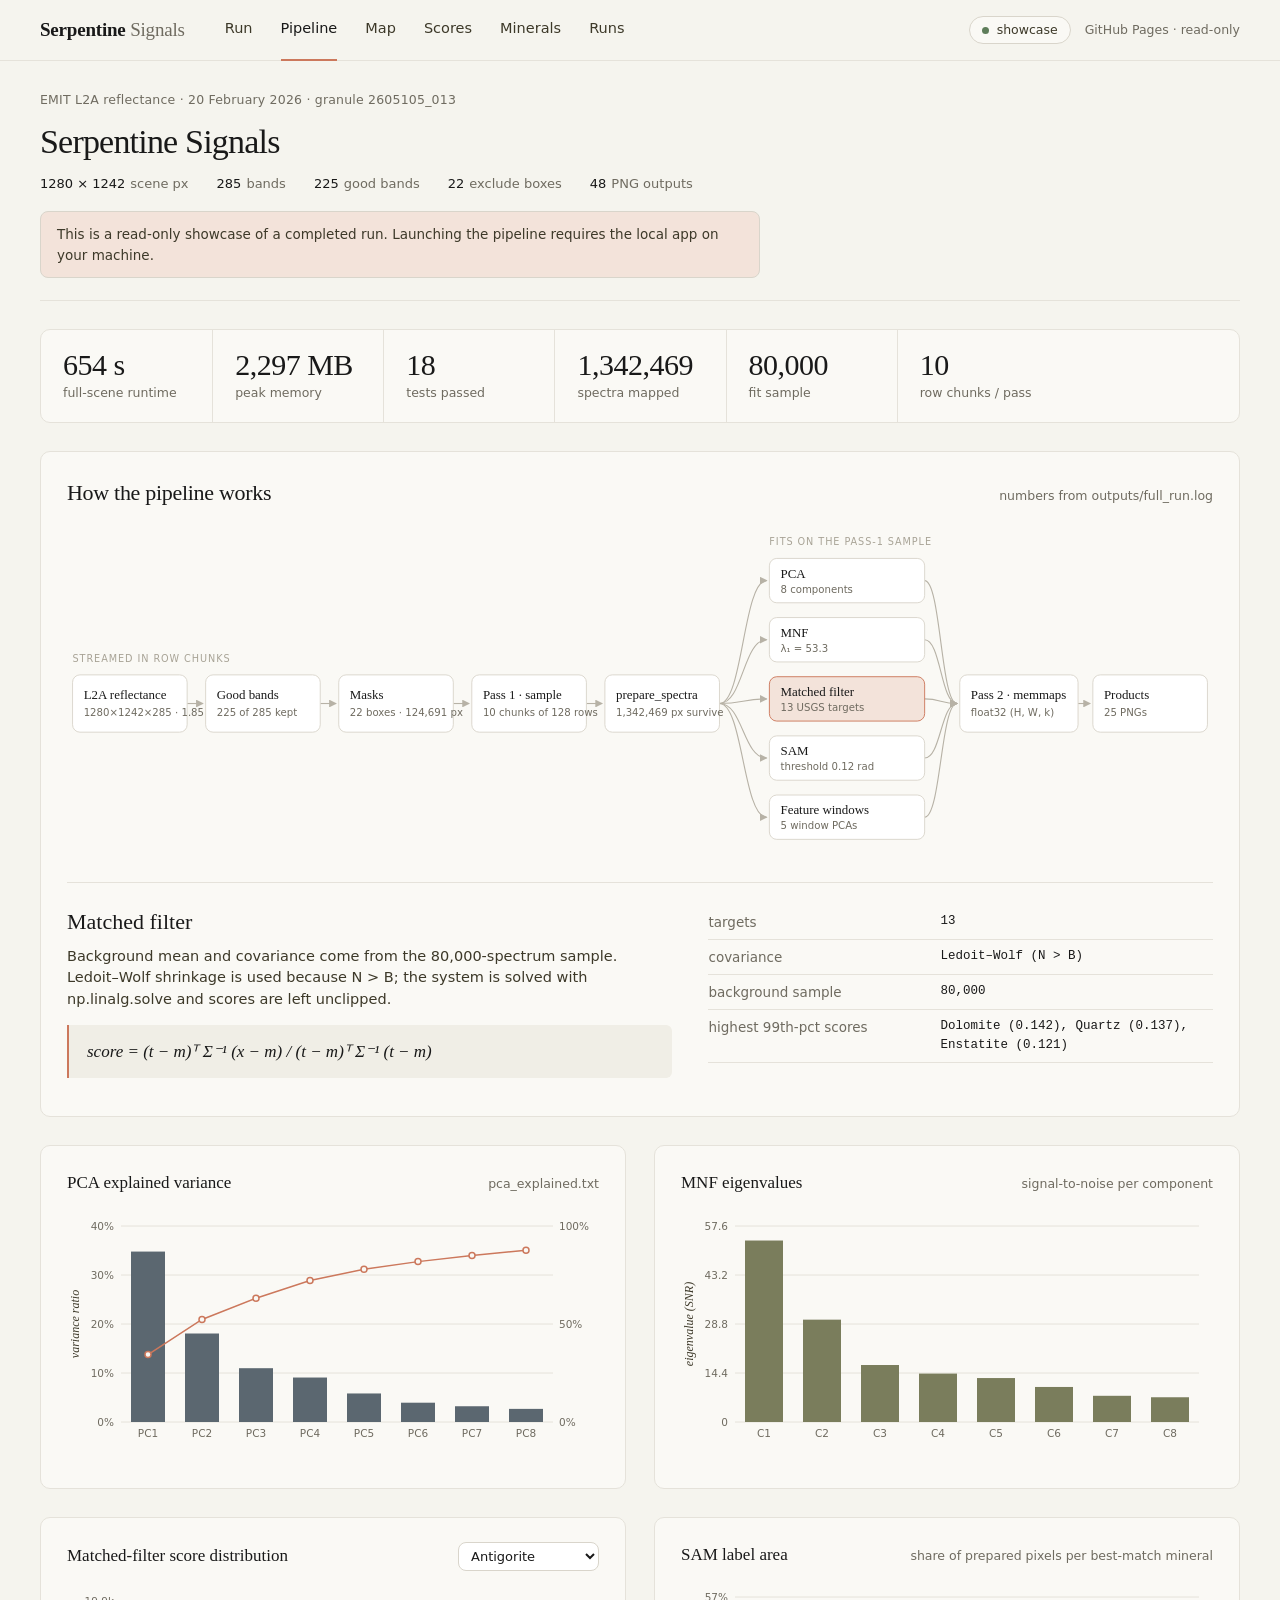
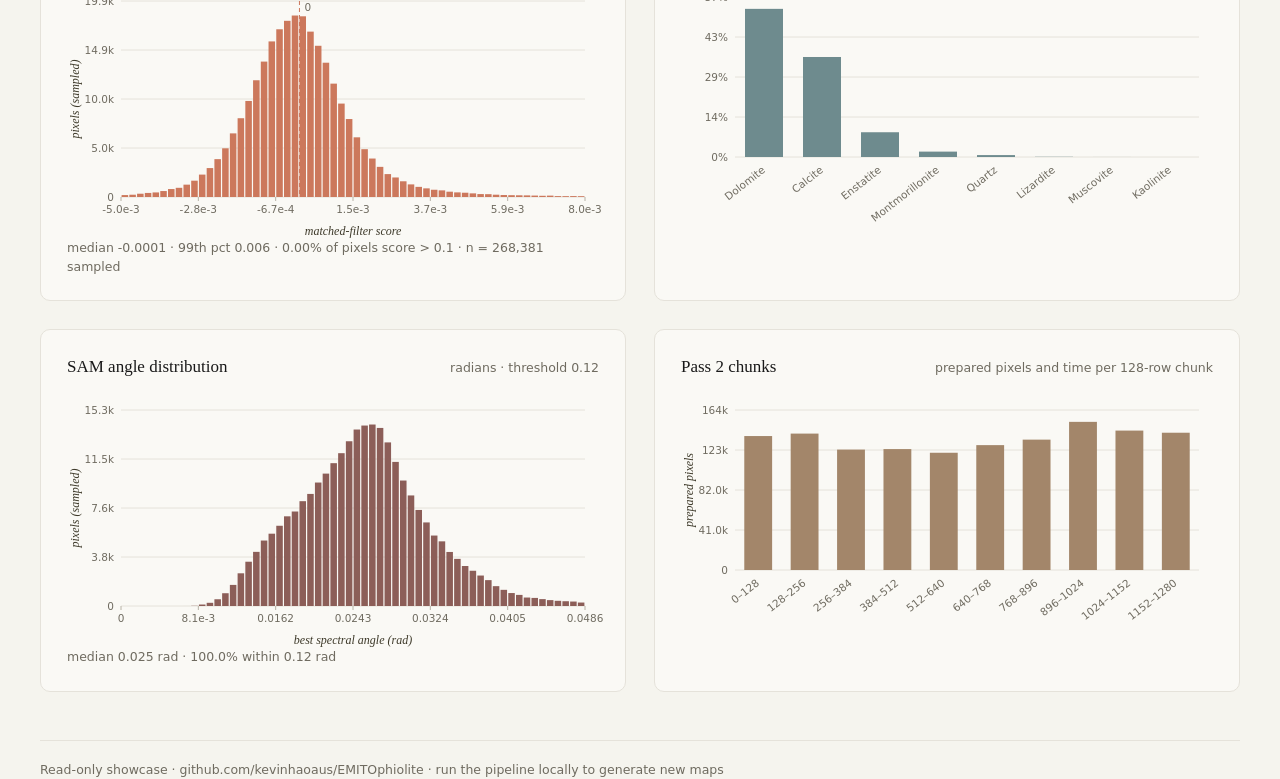
==== docs/index.html @ 3106debd "Add static GitHub Pages showcase of the Serpentine Signals dashboard." ====
<!doctype html>
<html lang="en">
<head>
<meta charset="utf-8">
<meta name="viewport" content="width=device-width, initial-scale=1">
<title>Serpentine Signals</title>
<link rel="stylesheet" href="static/app.css">
</head>
<body>
<header class="topbar">
  <div class="wrap topbar-in">
    <div class="wordmark">Serpentine <span>Signals</span></div>
    <nav>
      <a data-page="run" class="active">Run</a>
      <a data-page="pipeline">Pipeline</a>
      <a data-page="explorer">Map</a>
      <a data-page="scores">Scores</a>
      <a data-page="l2b">Minerals</a>
      <a data-page="runs">Runs</a>
    </nav>
    <div class="topbar-r">
      <div id="jobPill" class="pill idle"><span class="dot"></span><span id="jobPillText">idle</span></div>
      <span class="muted small" id="pyver"></span>
    </div>
  </div>
</header>

<main class="wrap">
  <section class="hero">
    <div class="eyebrow">EMIT L2A reflectance · 20 February 2026 · granule 2605105_013</div>
    <h1>Serpentine Signals</h1>
    <p class="lede">Streaming Hyperspectral Mapping of Carbon-Storage Minerals in the Samail Ophiolite with NASA EMIT</p>
    <div class="stats" id="stats"></div>
    <div class="static-note" id="staticNote" hidden>This is a read-only showcase of a completed run. Launching the pipeline requires the local app on your machine.</div>
  </section>

  <!-- RUN -->
  <section class="page active" id="page-run">
    <div class="grid run-grid">
      <div class="card">
        <div class="card-h"><h2>Launch</h2><span class="muted small">one job at a time · py -3.11</span></div>
        <div class="tiles">
          <button class="tile" data-kind="tests"><b>Run tests</b><span>pytest tests</span></button>
          <button class="tile" data-kind="smoke"><b>Smoke run</b><span>first <i id="smokeRowsLbl">256</i> rows → outputs\subset</span></button>
          <button class="tile primary" data-kind="full"><b>Full 013 scene</b><span>1280 × 1242 · exclude boxes · 8 components</span></button>
          <button class="tile" data-kind="quicklook"><b>L2B quicklook</b><span>emit_l2b_mineral_map.png</span></button>
        </div>
        <div class="card-h sub"><h3>Parameters</h3><span class="muted small" id="flagsInfo">reading pipeline --help…</span></div>
        <div class="form">
          <label>Components<input type="number" id="pComponents" value="8" min="1" max="32"></label>
          <label>Max fit pixels<input type="number" id="pMaxFit" value="80000" step="5000"></label>
          <label>Chunk rows<input type="number" id="pChunk" value="128" step="16"></label>
          <label>Smoke rows<input type="number" id="pSmokeRows" value="256" step="64"></label>
          <label>Output dir<input type="text" id="pOut" placeholder="auto"></label>
          <label class="switch"><input type="checkbox" id="pBoxes" checked><span class="sl"></span>Exclude boxes (22)</label>
        </div>
        <details class="adv"><summary>Advanced — flags detected in pipeline.py</summary><div id="advFlags" class="form"></div><pre id="helpText" class="help"></pre></details>
        <div class="cmdprev"><span class="label">Command preview</span><code id="cmdPreview">—</code></div>
      </div>

      <div class="card console-card">
        <div class="term-h">
          <div class="term-title" id="termTitle">Console</div>
          <div class="term-right"><span id="elapsed" class="mono">00:00</span>
            <label class="mini"><input type="checkbox" id="autoscroll" checked> follow</label>
            <button class="btn sm" id="stopBtn" disabled>Stop</button></div>
        </div>
        <div class="progress"><div class="bar" id="progBar"></div></div>
        <div class="phase"><span id="phase" class="muted small">No job running. Choose an action on the left.</span><span id="progPct" class="mono small"></span></div>
        <pre class="term" id="term"><span class="muted">$ ready</span></pre>
      </div>
    </div>
  </section>

  <!-- PIPELINE -->
  <section class="page" id="page-pipeline">
    <div class="kpis" id="kpis"></div>
    <div class="card">
      <div class="card-h"><h2>How the pipeline works</h2><span class="muted small" id="pipeSrc">select a step</span></div>
      <div class="diagram" id="diagram"></div>
      <div class="detail" id="stepDetail"></div>
    </div>
    <div class="grid charts">
      <div class="card"><div class="card-h"><h3>PCA explained variance</h3><span class="muted small">pca_explained.txt</span></div><div class="chart" id="chPca"></div></div>
      <div class="card"><div class="card-h"><h3>MNF eigenvalues</h3><span class="muted small">signal-to-noise per component</span></div><div class="chart" id="chMnf"></div></div>
      <div class="card"><div class="card-h"><h3>Matched-filter score distribution</h3><select id="mfSel"></select></div><div class="chart" id="chMf"></div><div class="muted small" id="mfInfo"></div></div>
      <div class="card"><div class="card-h"><h3>SAM label area</h3><span class="muted small">share of prepared pixels per best-match mineral</span></div><div class="chart" id="chSam"></div></div>
      <div class="card"><div class="card-h"><h3>SAM angle distribution</h3><span class="muted small">radians · threshold 0.12</span></div><div class="chart" id="chAng"></div><div class="muted small" id="angInfo"></div></div>
      <div class="card"><div class="card-h"><h3>Pass 2 chunks</h3><span class="muted small">prepared pixels and time per 128-row chunk</span></div><div class="chart" id="chChunks"></div></div>
    </div>
  </section>

  <!-- SCORES -->
  <section class="page" id="page-scores">
    <div class="card scores-bar">
      <div class="seg small" id="scDir"></div>
      <label class="inl">Stretch <span class="mono" id="scStretchLbl">2–98%</span><input type="range" id="scStretch" min="0" max="10" step="0.5" value="2"></label>
      <label class="inl">MF colormap<select id="scCmap"><option>viridis</option><option>magma</option><option>cividis</option><option>gray</option><option>RdBu_r</option></select></label>
    </div>
    <div class="grid two-eq">
      <div class="card"><div class="card-h"><h2>Principal components</h2><div class="seg small" id="pcBtns"></div></div><div class="bigimg" id="pcBig"></div><div class="muted small" id="pcCap"></div></div>
      <div class="card"><div class="card-h"><h2>Matched filter</h2><select id="mfBigSel"></select></div><div class="bigimg" id="mfBig"></div><div class="muted small" id="mfCap"></div></div>
    </div>
    <div class="card"><div class="card-h"><h3>All components</h3><span class="muted small">grayscale, independent percentile stretch</span></div><div class="thumbs" id="pcThumbs"></div></div>
    <div class="card"><div class="card-h"><h3>All matched-filter scores</h3><span class="muted small">score = (t−m)ᵀΣ⁻¹(x−m) / (t−m)ᵀΣ⁻¹(t−m), unclipped</span></div><div class="thumbs" id="mfThumbs"></div></div>
  </section>

  <!-- MAP -->
  <section class="page" id="page-explorer">
    <div class="grid map-grid">
      <div class="mapwrap" id="exMap">
        <canvas class="mapcanvas"></canvas>
        <div class="readout mono" id="exReadout">hover the map</div>
        <div class="scalebar"><div class="sb" id="exScale"></div><span id="exScaleLbl"></span></div>
        <canvas class="minimap" id="exMini" width="150" height="150"></canvas>
        <div class="empty" id="exEmpty"><h3>No outputs yet</h3><p>Run the pipeline from the <a data-goto="run">Run</a> page. Score maps and figures appear here automatically.</p></div>
      </div>
      <aside class="card side-panel">
        <div class="sec"><div class="sec-h">Output folder <button class="link" id="refreshLayers">Refresh</button></div><div class="seg" id="dirSeg"></div><div class="muted small" id="layerCount"></div></div>
        <div class="sec"><div class="sec-h">Layers</div><div id="layerList" class="layerlist"></div></div>
        <div class="sec"><div class="sec-h">Display</div><div id="ctrlBody"></div></div>
        <div class="sec"><div class="sec-h">Overlay</div><label class="switch"><input type="checkbox" id="boxToggle"><span class="sl"></span>Exclude boxes</label></div>
        <div class="sec"><div class="sec-h">Legend</div><div class="legend" id="exLegend"><span class="muted small">—</span></div></div>
      </aside>
    </div>
    <div class="grid two">
      <div class="card"><div class="card-h"><h2>Pixel</h2><span class="muted small" id="pxHead">click a map pixel</span></div><div id="pxTable" class="pxtable muted small">Map layers (.npy) report values at the cursor. Click to pin a pixel and load its spectrum.</div></div>
      <div class="card"><div class="card-h"><h2>Spectrum</h2>
        <div class="seg small" id="specMode"><button data-m="cr" class="on">Continuum removed</button><button data-m="raw">Reflectance</button></div></div>
        <canvas id="specPlot" class="plot"></canvas>
        <div id="specMatches" class="matches"></div></div>
    </div>
  </section>

  <!-- MINERALS -->
  <section class="page" id="page-l2b">
    <div class="grid map-grid">
      <div class="mapwrap tall" id="l2bMap">
        <canvas class="mapcanvas"></canvas>
        <div class="readout mono" id="l2bReadout">hover the map</div>
        <div class="scalebar"><div class="sb" id="l2bScale"></div><span id="l2bScaleLbl"></span></div>
        <canvas class="minimap" id="l2bMini" width="150" height="150"></canvas>
        <div class="empty" id="l2bEmpty"><div class="spinner"></div><h3>Loading L2B mineral ids…</h3></div>
      </div>
      <aside class="card side-panel legend-card">
        <div class="sec"><div class="sec-h">Mineral classes</div><div class="seg small"><button id="l2bAll">All</button><button id="l2bTop">Top 12</button><button id="l2bNone">None</button></div>
        <div class="muted small" id="l2bInfo" style="margin-top:10px"></div>
        <label class="switch"><input type="checkbox" id="l2bShow0"><span class="sl"></span>Show unclassified (id 0)</label></div>
        <div id="l2bLegend" class="chips"></div>
      </aside>
    </div>
    <div class="card"><div class="card-h"><h2>Pixel counts</h2><span class="muted small">names joined where mineral_metadata/index == id</span></div>
      <div class="tablewrap"><table class="tbl" id="l2bTable"></table></div></div>
  </section>

  <!-- RUNS -->
  <section class="page" id="page-runs">
    <div class="card"><div class="card-h"><h2>Run history</h2><button class="btn sm" id="refreshRuns">Refresh</button></div>
      <div id="runList" class="runlist"></div></div>
    <div class="card"><div class="card-h"><h2>Compare</h2><span class="muted small">drag the divider to swipe between two outputs</span></div>
      <div class="form cmpform">
        <label>Run A<select id="cmpA"></select></label>
        <label>Run B<select id="cmpB"></select></label>
        <label>Image<select id="cmpImg"></select></label>
        <div class="seg small" id="cmpMode"><button data-m="swipe" class="on">Swipe</button><button data-m="side">Side by side</button></div>
      </div>
      <div id="cmpView" class="cmpview"></div></div>
    <div class="card"><div class="card-h"><h2 id="galTitle">Outputs</h2><span class="muted small" id="galSub"></span></div><div id="gallery" class="gallery"></div></div>
  </section>
  <footer class="foot muted small" id="siteFoot">Local dashboard · served on 127.0.0.1 · data stays on this machine</footer>
</main>
<div id="lightbox" class="lightbox"><img><div class="lb-cap"></div></div>
<div id="toast" class="toast"></div>
<script>window.STATIC=true;</script>
<script src="static/app.js"></script>
</body>
</html>
---- docs/static/app.css ----
:root{--bg:#F5F4EE;--paper:#FAF9F5;--ink:#191919;--ink2:#3D3929;--muted:#6F6B60;--line:#E5E2DA;--line2:#D9D5CB;
--accent:#CC785C;--accent-d:#B4654B;--accent-soft:#F3E3DA;--slate:#5B6770;--olive:#7A7D5C;--ok:#5E7D5A;--bad:#B5523B;
--serif:"Source Serif 4","Tiempos Text",Georgia,"Times New Roman",serif;--sans:"Inter","Segoe UI",system-ui,-apple-system,Helvetica,Arial,sans-serif;
--mono:"JetBrains Mono","Cascadia Mono",Consolas,ui-monospace,monospace;--r:10px}
*{box-sizing:border-box}
html,body{margin:0}
body{background:var(--bg);color:var(--ink);font-family:var(--sans);font-size:14.5px;line-height:1.5;-webkit-font-smoothing:antialiased;font-variant-numeric:tabular-nums}
a{color:var(--accent-d);cursor:pointer;text-decoration:underline;text-underline-offset:2px;text-decoration-thickness:1px}
.wrap{max-width:1360px;margin:0 auto;padding:0 40px}
.muted{color:var(--muted)}.small{font-size:12.5px}.mono{font-family:var(--mono);font-size:12.5px}
/* top bar */
.topbar{position:sticky;top:0;z-index:20;background:rgba(245,244,238,.96);border-bottom:1px solid var(--line)}
.topbar-in{display:flex;align-items:center;gap:40px;height:60px}
.wordmark{font-family:var(--serif);font-size:19px;letter-spacing:-.2px;font-weight:600}
.wordmark span{font-weight:400;color:var(--muted)}
nav{display:flex;gap:28px}
nav a{text-decoration:none;color:var(--ink2);font-size:14.5px;padding:19px 0;border-bottom:2px solid transparent;transition:color .15s,border-color .15s}
nav a:hover{color:var(--ink)}
nav a.active{color:var(--ink);border-bottom-color:var(--accent)}
.topbar-r{margin-left:auto;display:flex;align-items:center;gap:14px}
.pill{display:inline-flex;align-items:center;gap:8px;padding:4px 12px;border-radius:999px;border:1px solid var(--line2);background:var(--paper);font-size:12.5px;color:var(--ink2)}
.pill .dot{width:7px;height:7px;border-radius:50%;background:#B7B2A6}
.pill.running .dot{background:var(--accent)}.pill.success .dot{background:var(--ok)}.pill.failed .dot,.pill.stopped .dot{background:var(--bad)}
/* hero */
main{padding-bottom:60px}
.hero{padding:56px 0 36px;border-bottom:1px solid var(--line);margin-bottom:36px}
.eyebrow{font-size:12.5px;color:var(--muted);letter-spacing:.2px;margin-bottom:14px}
h1{font-family:var(--serif);font-weight:500;font-size:52px;line-height:1.06;letter-spacing:-1.4px;margin:0;max-width:900px}
.lede{font-size:18px;color:var(--ink2);margin:18px 0 0;max-width:720px;line-height:1.5}
.stats{display:flex;gap:28px;flex-wrap:wrap;margin-top:26px;color:var(--muted);font-size:13px}
.stat b{color:var(--ink);font-weight:500;margin-right:5px}
h2{font-family:var(--serif);font-weight:500;font-size:22px;letter-spacing:-.3px;margin:0}
h3{font-family:var(--serif);font-weight:500;font-size:17px;margin:0}
.page{display:none;flex-direction:column;gap:28px}
.page.active{display:flex}
.grid{display:grid;gap:28px}
.run-grid{grid-template-columns:minmax(380px,5fr) minmax(440px,7fr)}
.map-grid{grid-template-columns:minmax(0,1fr) 320px}
.two{grid-template-columns:1fr 1.35fr}
@media (max-width:1100px){.run-grid,.two,.map-grid{grid-template-columns:1fr}.wrap{padding:0 20px}h1{font-size:38px}}
.card{background:var(--paper);border:1px solid var(--line);border-radius:var(--r);padding:24px 26px;min-width:0}
.card-h{display:flex;align-items:baseline;justify-content:space-between;gap:12px;margin-bottom:18px}
.card-h.sub{margin-top:30px;padding-top:22px;border-top:1px solid var(--line)}
/* launch tiles */
.tiles{display:grid;grid-template-columns:1fr 1fr;gap:12px}
.tile{all:unset;cursor:pointer;display:flex;flex-direction:column;gap:3px;padding:16px 18px;border-radius:var(--r);border:1px solid var(--line2);background:#fff;transition:border-color .15s,background .15s}
.tile b{font-weight:600;font-size:14.5px;color:var(--ink)}.tile span{font-size:12.5px;color:var(--muted)}
.tile:hover{border-color:var(--ink2)}
.tile.primary{background:var(--accent);border-color:var(--accent)}
.tile.primary b,.tile.primary span{color:#fff}.tile.primary span{opacity:.88}
.tile.primary:hover{background:var(--accent-d);border-color:var(--accent-d)}
.tile.disabled{opacity:.45;pointer-events:none}
/* forms */
.form{display:grid;grid-template-columns:repeat(auto-fill,minmax(150px,1fr));gap:14px 16px}
label{display:flex;flex-direction:column;gap:6px;font-size:12.5px;color:var(--muted)}
input[type=number],input[type=text],select{background:#fff;border:1px solid var(--line2);color:var(--ink);border-radius:8px;padding:8px 10px;font:inherit;font-size:14px;outline:none}
input:focus,select:focus{border-color:var(--accent)}
.switch{flex-direction:row;align-items:center;gap:10px;cursor:pointer;user-select:none;color:var(--ink2);font-size:13.5px;margin-top:6px}
.switch input{display:none}
.switch .sl{width:32px;height:18px;border-radius:18px;background:#DDD9CF;position:relative;transition:background .15s;flex:none}
.switch .sl::after{content:"";position:absolute;top:2px;left:2px;width:14px;height:14px;border-radius:50%;background:#fff;transition:left .15s}
.switch input:checked+.sl{background:var(--accent)}
.switch input:checked+.sl::after{left:16px}
.adv{margin-top:18px;font-size:13px;color:var(--muted)}
.adv summary{cursor:pointer;padding:4px 0}
.help{max-height:180px;overflow:auto;background:#F0EEE6;border-radius:8px;padding:12px;font-family:var(--mono);font-size:11.5px;white-space:pre-wrap;margin-top:10px;border:1px solid var(--line);color:var(--ink2)}
.cmdprev{margin-top:20px;display:flex;flex-direction:column;gap:6px}
.label{font-size:12.5px;color:var(--muted)}
.cmdprev code{font-family:var(--mono);font-size:12px;padding:10px 12px;border-radius:8px;background:#F0EEE6;border:1px solid var(--line);word-break:break-all;color:var(--ink2)}
.btn{display:inline-flex;align-items:center;gap:6px;border:1px solid var(--line2);background:#fff;color:var(--ink);padding:8px 16px;border-radius:999px;cursor:pointer;font:inherit;font-size:13.5px;text-decoration:none;transition:border-color .15s}
.btn:hover{border-color:var(--ink2)}
.btn.sm{padding:5px 13px;font-size:12.5px}
.btn.primary{background:var(--accent);border-color:var(--accent);color:#fff}
.btn:disabled{opacity:.4;cursor:default}
#stopBtn:not(:disabled){border-color:var(--bad);color:var(--bad)}
.link{all:unset;cursor:pointer;color:var(--accent-d);font-size:12.5px;margin-left:auto}
/* console */
.console-card{padding:0;overflow:hidden;display:flex;flex-direction:column;min-height:560px}
.term-h{display:flex;align-items:center;gap:12px;padding:16px 22px;border-bottom:1px solid var(--line)}
.term-title{font-family:var(--serif);font-size:18px;flex:1;overflow:hidden;white-space:nowrap;text-overflow:ellipsis}
.term-right{display:flex;align-items:center;gap:14px;color:var(--muted)}
.mini{flex-direction:row;align-items:center;gap:5px;font-size:12px}
.progress{height:2px;background:var(--line);position:relative;overflow:hidden}
.progress .bar{height:100%;width:0;background:var(--accent);transition:width .4s ease}
.progress.indet .bar{width:25%!important;animation:indet 1.8s ease-in-out infinite}
@keyframes indet{0%{transform:translateX(-100%)}100%{transform:translateX(400%)}}
.phase{display:flex;justify-content:space-between;padding:10px 22px;border-bottom:1px solid var(--line)}
.term{flex:1;margin:0;padding:16px 22px;overflow:auto;font-family:var(--mono);font-size:12px;line-height:1.65;color:var(--ink2);background:#F0EEE6;max-height:62vh;min-height:420px;white-space:pre-wrap;word-break:break-word}
.term .err{color:var(--bad)}.term .ok{color:var(--ok)}.term .warn{color:#946B1E}.term .cmd{color:var(--ink);font-weight:600}.term .ts{color:#A8A396;user-select:none}
/* maps */
.seg{display:inline-flex;flex-wrap:wrap;border:1px solid var(--line2);border-radius:999px;padding:2px;gap:2px;background:#fff}
.seg button{all:unset;cursor:pointer;padding:5px 12px;border-radius:999px;color:var(--ink2);font-size:13px}
.seg.small button{padding:4px 11px;font-size:12.5px}
.seg button:hover{color:var(--ink)}
.seg button.on{background:var(--ink);color:var(--paper)}
.seg .tag{margin-left:6px}
.mapwrap{position:relative;height:640px;border-radius:var(--r);overflow:hidden;border:1px solid var(--line);background:#ECEAE2}
.mapwrap.tall{height:700px}
.mapcanvas{position:absolute;inset:0;width:100%;height:100%;cursor:grab}
.mapcanvas.drag{cursor:grabbing}
.side-panel{padding:6px 22px;display:flex;flex-direction:column;max-height:700px;overflow:auto}
.sec{padding:16px 0;border-bottom:1px solid var(--line)}
.sec:last-child{border-bottom:none}
.sec-h{display:flex;align-items:baseline;font-family:var(--serif);font-size:15.5px;margin-bottom:10px;color:var(--ink)}
.layerlist .grp{font-size:11.5px;color:var(--muted);margin:12px 0 4px;text-transform:uppercase;letter-spacing:.8px}
.layerlist .grp:first-child{margin-top:0}
.layerlist .ly{display:flex;align-items:center;gap:8px;padding:5px 8px;border-radius:6px;cursor:pointer;font-size:13.5px;color:var(--ink2)}
.layerlist .ly:hover{background:#F0EEE6}
.layerlist .ly.on{background:var(--accent-soft);color:var(--ink)}
.tag{font-size:10.5px;padding:1px 6px;border-radius:4px;border:1px solid var(--line2);color:var(--muted);margin-left:auto;font-family:var(--mono);background:#fff}
#ctrlBody label{margin-bottom:12px}
input[type=range]{-webkit-appearance:none;appearance:none;width:100%;height:2px;background:var(--line2);outline:none}
input[type=range]::-webkit-slider-thumb{-webkit-appearance:none;width:14px;height:14px;border-radius:50%;background:var(--accent);cursor:pointer}
.rgbsel{display:grid;grid-template-columns:repeat(3,1fr);gap:8px}
.rgbsel select{padding:6px}
.legend{font-size:12px}
.cbar{height:8px;border-radius:2px;margin:4px 0}
.cbar-l{display:flex;justify-content:space-between;font-family:var(--mono);color:var(--muted);font-size:11.5px}
.readout{position:absolute;left:12px;bottom:12px;padding:6px 10px;font-size:12px;background:rgba(250,249,245,.94);border:1px solid var(--line);border-radius:6px;color:var(--ink2);max-width:60%}
.scalebar{position:absolute;left:50%;bottom:14px;transform:translateX(-50%);display:flex;flex-direction:column;align-items:center;gap:2px;font-size:11px;font-family:var(--mono);color:var(--ink2);pointer-events:none;background:rgba(250,249,245,.85);padding:3px 8px 2px;border-radius:4px}
.scalebar .sb{height:5px;border:1.5px solid var(--ink2);border-top:none}
.minimap{position:absolute;right:12px;bottom:12px;width:150px;height:150px;cursor:pointer;background:rgba(250,249,245,.94);border:1px solid var(--line);border-radius:6px}
.empty{position:absolute;inset:0;display:none;flex-direction:column;align-items:center;justify-content:center;gap:6px;text-align:center;color:var(--muted);background:#ECEAE2;padding:30px}
.empty.show{display:flex}
.empty h3{color:var(--ink);font-size:22px}
.spinner{width:22px;height:22px;border-radius:50%;border:2px solid var(--line2);border-top-color:var(--accent);animation:spin 1s linear infinite}
@keyframes spin{to{transform:rotate(360deg)}}
.pxtable{display:grid;grid-template-columns:auto 1fr;gap:5px 18px;font-size:13px;max-height:340px;overflow:auto}
.pxtable .k{color:var(--muted)}.pxtable .v{font-family:var(--mono);font-size:12px;color:var(--ink);word-break:break-all}
.plot{width:100%;height:300px;display:block}
.matches{display:flex;flex-wrap:wrap;gap:6px;margin-top:12px}
.mchip{display:inline-flex;gap:7px;align-items:center;padding:3px 10px;border-radius:999px;font-size:12.5px;border:1px solid var(--line2);background:#fff;cursor:pointer;color:var(--muted)}
.mchip.on{border-color:var(--ink2)}
.mchip i{width:8px;height:8px;border-radius:2px}
.mchip span{color:var(--ink)}
.mchip b{font-family:var(--mono);font-weight:400;font-size:11.5px}
/* legend chips */
.legend-card{max-height:700px}
.chips{display:flex;flex-direction:column;gap:1px;padding:10px 0}
.chip{display:flex;align-items:center;gap:10px;padding:5px 6px;border-radius:6px;cursor:pointer}
.chip:hover{background:#F0EEE6}
.chip.off{opacity:.4}
.chip.hl{background:var(--accent-soft)}
.chip .sw{width:12px;height:12px;border-radius:3px;flex:none}
.chip .nm{flex:1;font-size:13px;overflow:hidden;text-overflow:ellipsis;white-space:nowrap;color:var(--ink2)}
.chip .ct{font-family:var(--mono);font-size:11.5px;color:var(--muted)}
/* tables */
.tablewrap{max-height:440px;overflow:auto}
.tbl{width:100%;border-collapse:collapse;font-size:13.5px}
.tbl th{position:sticky;top:0;background:var(--paper);text-align:left;font-weight:500;color:var(--muted);padding:8px 12px;font-size:12px;border-bottom:1px solid var(--ink2)}
.tbl td{padding:8px 12px;border-bottom:1px solid var(--line)}
.tbl td.mono{font-size:12.5px}
.barcell{min-width:140px}
.barcell .b{height:4px;background:var(--accent);opacity:.75}
/* runs */
.runlist{display:flex;flex-direction:column}
.run{display:grid;grid-template-columns:120px 1fr auto;gap:18px;align-items:center;padding:14px 0;border-top:1px solid var(--line)}
.run:first-child{border-top:none}
.run .cmd{font-family:var(--mono);font-size:11.5px;color:var(--muted);word-break:break-all;margin-top:3px}
.badge{display:inline-block;padding:1px 9px;border-radius:999px;font-size:11.5px;border:1px solid var(--line2);color:var(--ink2);background:#fff}
.badge.success{border-color:#BFCFBB;color:var(--ok)}.badge.failed,.badge.stopped,.badge.interrupted{border-color:#E3C0B4;color:var(--bad)}.badge.running{border-color:#E8C9BB;color:var(--accent-d)}
.run .acts{display:flex;gap:8px}
.gallery{display:grid;grid-template-columns:repeat(auto-fill,minmax(220px,1fr));gap:18px}
.thumb{border-radius:8px;overflow:hidden;border:1px solid var(--line);background:#fff;display:flex;flex-direction:column}
.thumb img{width:100%;height:170px;object-fit:contain;background:#fff;cursor:zoom-in;border-bottom:1px solid var(--line)}
.thumb .cap{padding:8px 12px;display:flex;justify-content:space-between;align-items:center;font-size:12.5px;gap:6px}
.thumb .cap span{overflow:hidden;text-overflow:ellipsis;white-space:nowrap;color:var(--ink2)}
.cmpform{grid-template-columns:repeat(3,minmax(160px,1fr)) auto;align-items:end;margin-bottom:18px}
.cmpview{position:relative;min-height:100px}
.swipe{position:relative;max-width:100%;user-select:none;border-radius:8px;overflow:hidden;border:1px solid var(--line);background:#fff}
.swipe img{display:block;max-width:100%}
.swipe .top{position:absolute;inset:0;overflow:hidden;border-right:1.5px solid var(--accent)}
.swipe .top img{max-width:none}
.swipe .handle{position:absolute;top:0;bottom:0;width:24px;margin-left:-12px;cursor:ew-resize;display:flex;align-items:center;justify-content:center}
.swipe .handle::after{content:"";width:12px;height:34px;border-radius:6px;background:var(--accent)}
.swipe .lab{position:absolute;top:10px;padding:2px 8px;border-radius:4px;background:rgba(250,249,245,.94);border:1px solid var(--line);color:var(--ink2);font-size:11.5px}
.side{display:grid;grid-template-columns:1fr 1fr;gap:16px}.side img{width:100%;border:1px solid var(--line);border-radius:6px}
.lightbox{position:fixed;inset:0;background:rgba(245,244,238,.97);display:none;align-items:center;justify-content:center;flex-direction:column;gap:10px;z-index:50;cursor:zoom-out}
.lightbox.show{display:flex}.lightbox img{max-width:92vw;max-height:86vh;border:1px solid var(--line)}
.lb-cap{color:var(--muted);font-family:var(--mono);font-size:12px}
.toast{position:fixed;right:24px;bottom:24px;padding:10px 16px;border-radius:8px;background:var(--ink);color:var(--paper);transform:translateY(16px);opacity:0;transition:.2s;z-index:60;max-width:420px;font-size:13px;pointer-events:none}
.toast.show{transform:none;opacity:1}.toast.err{background:var(--bad)}
.emptybox{padding:28px;text-align:center;color:var(--muted);border:1px dashed var(--line2);border-radius:8px}
.foot{margin-top:48px;padding-top:20px;border-top:1px solid var(--line)}
::-webkit-scrollbar{width:8px;height:8px}::-webkit-scrollbar-thumb{background:#D6D2C7;border-radius:8px}::-webkit-scrollbar-track{background:transparent}
.side-panel #dirSeg{display:flex;flex-direction:column;border-radius:8px;width:100%}
.side-panel #dirSeg button{border-radius:6px;display:flex;justify-content:space-between}
.side-panel #dirSeg button.on .tag{background:transparent;color:var(--paper);border-color:#555}
#l2bInfo{word-break:break-all}
/* pipeline */
.kpis{display:grid;grid-template-columns:repeat(auto-fill,minmax(170px,1fr));gap:0;border:1px solid var(--line);border-radius:var(--r);background:var(--paper)}
.kpi{padding:18px 22px;border-left:1px solid var(--line)}
.kpi:first-child{border-left:none}
.kpi b{display:block;font-family:var(--serif);font-weight:500;font-size:30px;letter-spacing:-.5px;color:var(--ink);line-height:1.15}
.kpi span{font-size:12.5px;color:var(--muted)}
.diagram svg{width:100%;height:auto;display:block}
.diagram .node{cursor:pointer}
.diagram .node rect{fill:#fff;stroke:var(--line2);stroke-width:1;transition:fill .15s,stroke .15s}
.diagram .node:hover rect{stroke:var(--ink2)}
.diagram .node.on rect{fill:var(--accent-soft);stroke:var(--accent)}
.diagram .t{font-family:var(--serif);font-size:14px;fill:var(--ink)}
.diagram .s{font-family:var(--sans);font-size:11px;fill:var(--muted)}
.diagram .edge{stroke:#B7B2A6;stroke-width:1.2;fill:none}
.diagram .lane{font-family:var(--sans);font-size:10.5px;fill:#A8A396;letter-spacing:1px}
.detail{display:grid;grid-template-columns:1.2fr 1fr;gap:36px;margin-top:22px;padding-top:22px;border-top:1px solid var(--line)}
.detail h3{font-size:22px;margin-bottom:8px}
.detail p{color:var(--ink2);margin:0 0 12px;max-width:640px}
.eq{font-family:var(--serif);font-style:italic;font-size:17px;color:var(--ink);padding:14px 18px;background:#F0EEE6;border-left:2px solid var(--accent);margin:14px 0;border-radius:0 6px 6px 0}
.kv{width:100%;border-collapse:collapse;font-size:13.5px}
.kv td{padding:7px 0;border-bottom:1px solid var(--line);vertical-align:top}
.kv td:first-child{color:var(--muted);padding-right:16px;width:46%}
.kv td:last-child{font-family:var(--mono);font-size:12.5px;color:var(--ink)}
.charts{grid-template-columns:repeat(2,minmax(0,1fr))}
@media (max-width:1100px){.charts,.detail,.two-eq{grid-template-columns:1fr}}
.chart{position:relative;height:250px}
.chart svg{width:100%;height:100%;display:block;overflow:visible}
.chart .ax{font-family:var(--sans);font-size:10.5px;fill:var(--muted)}
.chart .axt{font-family:var(--serif);font-style:italic;font-size:12px;fill:var(--ink2)}
.chart .grid{stroke:var(--line);stroke-width:1}
.chart .bar{transition:opacity .1s}
.chart .bar:hover{opacity:.7}
.tip{position:absolute;pointer-events:none;background:var(--ink);color:var(--paper);font-size:12px;padding:5px 9px;border-radius:5px;white-space:nowrap;opacity:0;transition:opacity .1s;z-index:5;font-family:var(--sans)}
.card-h select{padding:5px 8px;font-size:13px}
/* scores */
.scores-bar{display:flex;align-items:center;gap:28px;flex-wrap:wrap;padding:14px 22px}
.inl{flex-direction:row;align-items:center;gap:10px}
.inl input[type=range]{width:140px}
.two-eq{grid-template-columns:1fr 1fr}
.bigimg{background:#ECEAE2;border-radius:8px;border:1px solid var(--line);aspect-ratio:1242/1280;display:flex;align-items:center;justify-content:center;overflow:hidden}
.bigimg img{width:100%;height:100%;object-fit:contain;image-rendering:auto}
#pcCap,#mfCap{margin-top:8px}
.thumbs{display:grid;grid-template-columns:repeat(auto-fill,minmax(150px,1fr));gap:14px}
.th{cursor:pointer;display:flex;flex-direction:column;gap:6px}
.th img{width:100%;aspect-ratio:1242/1280;object-fit:contain;background:#ECEAE2;border:1px solid var(--line);border-radius:6px;transition:border-color .15s}
.th:hover img{border-color:var(--ink2)}
.th.on img{border-color:var(--accent);box-shadow:0 0 0 1px var(--accent)}
.th span{font-size:12.5px;color:var(--ink2)}
.two-eq .card-h{flex-wrap:wrap}
#pcBtns{flex-wrap:nowrap}
body:not([data-page=run]) .hero{padding:30px 0 22px;margin-bottom:28px}
body:not([data-page=run]) .hero h1{font-size:34px;letter-spacing:-.8px}
body:not([data-page=run]) .hero .lede{display:none}
body:not([data-page=run]) .hero .stats{margin-top:14px}

/* static showcase + mobile */
.static-note{display:none;margin-top:18px;padding:12px 16px;border:1px solid var(--line2);background:var(--accent-soft);border-radius:8px;color:var(--ink2);font-size:13.5px;max-width:720px}
body.static .static-note, .static-note:not([hidden]){display:block}
body.static .tile, body.static .tile.primary{opacity:.45;pointer-events:none}
body.static .adv, body.static .form, body.static .cmdprev{opacity:.7}
@media (max-width:700px){
  .wrap{padding:0 14px}
  .topbar-in{flex-wrap:wrap;height:auto;min-height:52px;gap:6px 16px;padding:8px 0 0}
  .wordmark{font-size:17px}
  nav{gap:14px;flex-wrap:wrap;width:100%;order:3;border-top:1px solid var(--line);padding:0}
  nav a{padding:10px 0;font-size:13.5px}
  .topbar-r{margin-left:auto}
  h1{font-size:28px;letter-spacing:-.6px}
  body:not([data-page=run]) .hero h1{font-size:26px}
  .lede{font-size:15.5px}
  .hero{padding:28px 0 20px;margin-bottom:22px}
  .stats{gap:14px 18px}
  .tiles{grid-template-columns:1fr}
  .console-card{min-height:280px}
  .kpis{grid-template-columns:1fr 1fr;gap:10px}
  .charts,.detail,.two-eq,.run-grid,.two,.map-grid{grid-template-columns:1fr}
  .mapwrap,.mapwrap.tall{min-height:360px;height:70vw}
  .side-panel{order:2}
  .card{padding:16px 16px}
  .scores-bar{gap:14px}
  .thumbs{grid-template-columns:repeat(auto-fill,minmax(110px,1fr))}
  .term{font-size:11px}
}
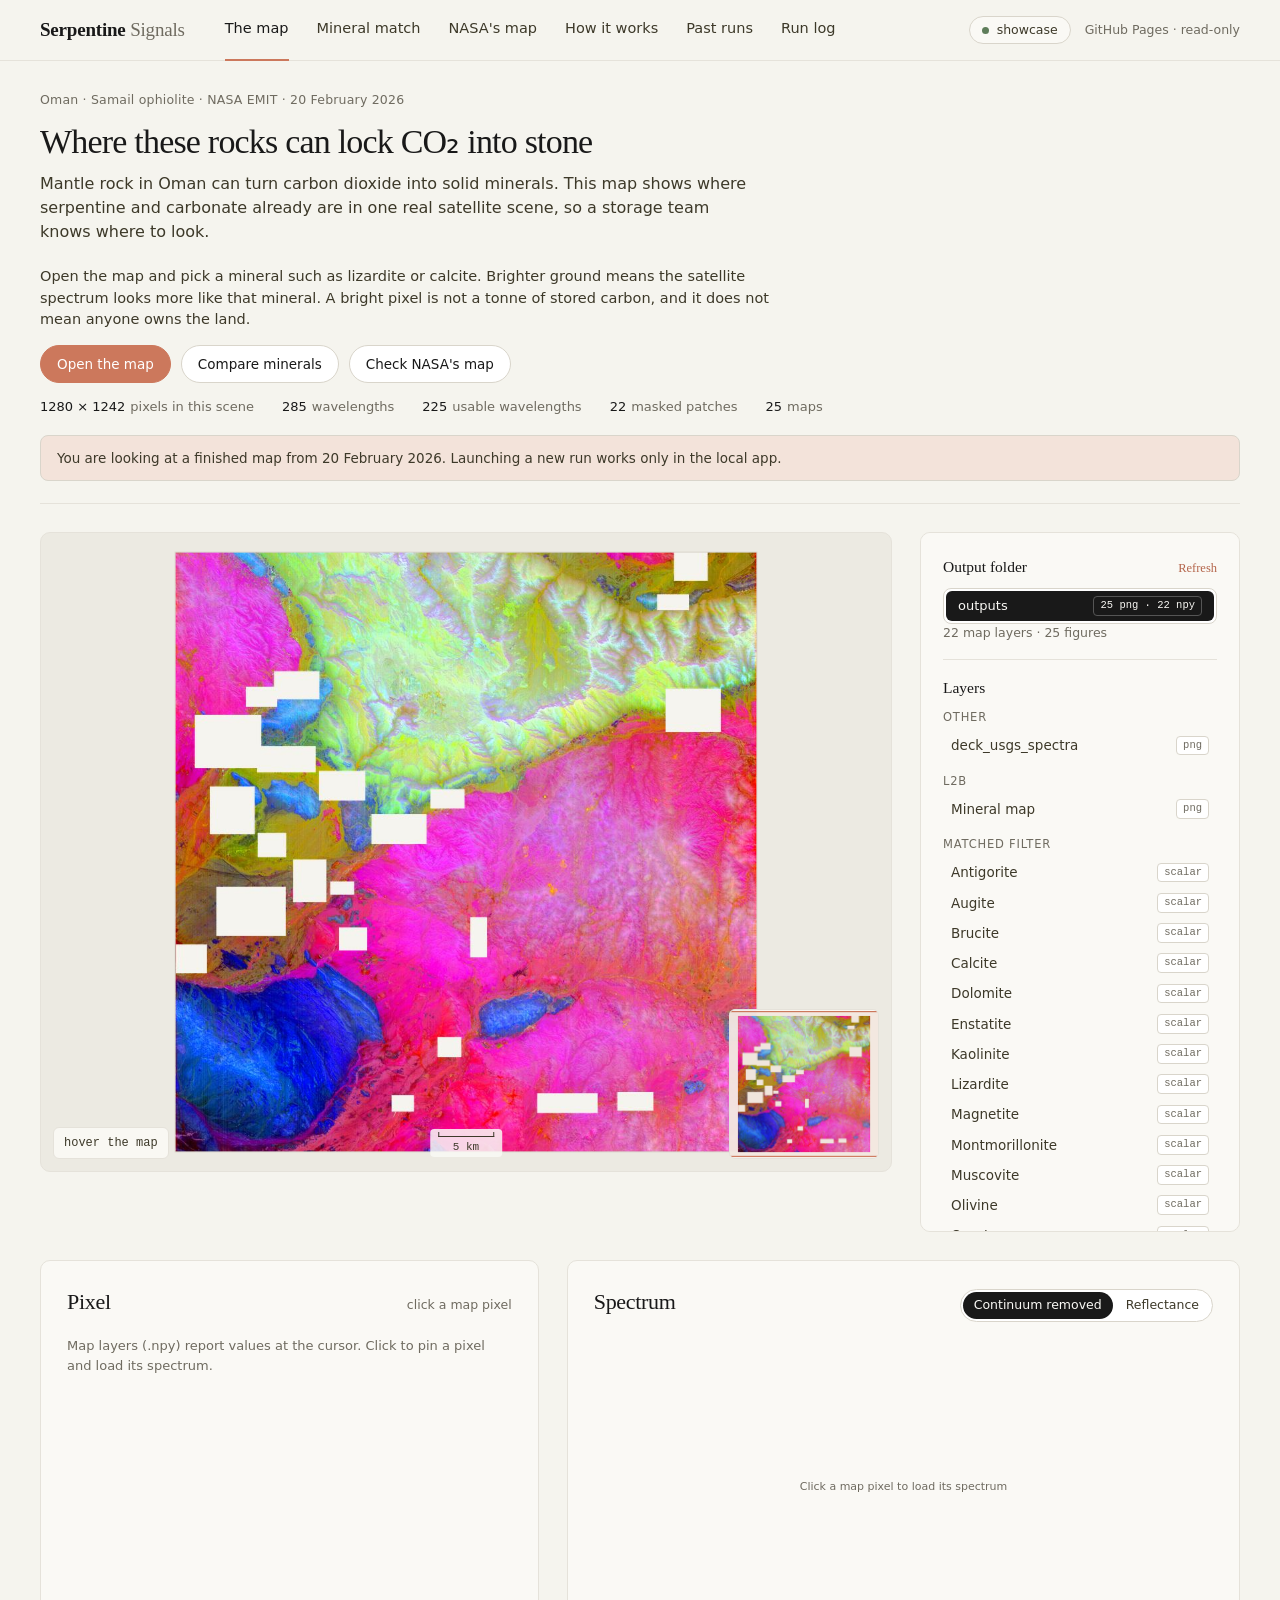
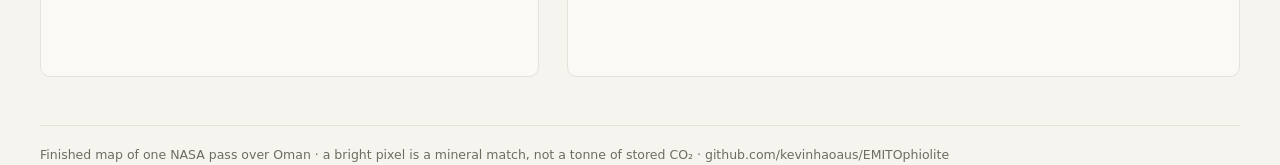
==== commit 515b9ab8: "clarified what the mineral maps are for" ====
--- a/docs/index.html
+++ b/docs/index.html
@@ -11,12 +11,12 @@
   <div class="wrap topbar-in">
     <div class="wordmark">Serpentine <span>Signals</span></div>
     <nav>
+      <a data-page="explorer">The map</a>
+      <a data-page="scores">Mineral match</a>
+      <a data-page="l2b">NASA's map</a>
+      <a data-page="pipeline">How it works</a>
+      <a data-page="runs">Past runs</a>
       <a data-page="run" class="active">Run</a>
-      <a data-page="pipeline">Pipeline</a>
-      <a data-page="explorer">Map</a>
-      <a data-page="scores">Scores</a>
-      <a data-page="l2b">Minerals</a>
-      <a data-page="runs">Runs</a>
     </nav>
     <div class="topbar-r">
       <div id="jobPill" class="pill idle"><span class="dot"></span><span id="jobPillText">idle</span></div>
@@ -27,11 +27,19 @@
 
 <main class="wrap">
   <section class="hero">
-    <div class="eyebrow">EMIT L2A reflectance · 20 February 2026 · granule 2605105_013</div>
-    <h1>Serpentine Signals</h1>
-    <p class="lede">Streaming Hyperspectral Mapping of Carbon-Storage Minerals in the Samail Ophiolite with NASA EMIT</p>
+    <div class="eyebrow">Oman · Samail ophiolite · NASA EMIT · 20 February 2026</div>
+    <h1>Where these rocks can lock CO₂ into stone</h1>
+    <p class="lede">Mantle rock in Oman can turn carbon dioxide into solid minerals. This map shows where serpentine and carbonate already are in one real satellite scene, so a storage team knows where to look.</p>
+    <div class="howto">
+      <p>Open the map and pick a mineral such as lizardite or calcite. Brighter ground means the satellite spectrum looks more like that mineral. A bright pixel is not a tonne of stored carbon, and it does not mean anyone owns the land.</p>
+      <div class="howto-actions">
+        <button class="btn primary" type="button" data-goto="explorer">Open the map</button>
+        <button class="btn" type="button" data-goto="scores">Compare minerals</button>
+        <button class="btn" type="button" data-goto="l2b">Check NASA's map</button>
+      </div>
+    </div>
     <div class="stats" id="stats"></div>
-    <div class="static-note" id="staticNote" hidden>This is a read-only showcase of a completed run. Launching the pipeline requires the local app on your machine.</div>
+    <div class="static-note" id="staticNote" hidden>You are looking at a finished map from 20 February 2026. Launching a new run works only in the local app.</div>
   </section>
 
   <!-- RUN -->
--- a/docs/static/app.css
+++ b/docs/static/app.css
@@ -239,34 +239,51 @@
 #pcBtns{flex-wrap:nowrap}
 body:not([data-page=run]) .hero{padding:30px 0 22px;margin-bottom:28px}
 body:not([data-page=run]) .hero h1{font-size:34px;letter-spacing:-.8px}
-body:not([data-page=run]) .hero .lede{display:none}
+body:not([data-page=run]) .hero .lede{font-size:16px;margin-top:12px}
 body:not([data-page=run]) .hero .stats{margin-top:14px}
+.howto{margin-top:22px;max-width:760px}
+.howto p{margin:0;color:var(--ink2)}
+.howto-actions{display:flex;flex-wrap:wrap;gap:10px;margin-top:14px}
+body[data-page=run] .howto{display:none}
 
 /* static showcase + mobile */
 .static-note{display:none;margin-top:18px;padding:12px 16px;border:1px solid var(--line2);background:var(--accent-soft);border-radius:8px;color:var(--ink2);font-size:13.5px;max-width:720px}
 body.static .static-note, .static-note:not([hidden]){display:block}
 body.static .tile, body.static .tile.primary{opacity:.45;pointer-events:none}
 body.static .adv, body.static .form, body.static .cmdprev{opacity:.7}
+
+.static-note{overflow-wrap:anywhere;word-break:break-word;max-width:100%;box-sizing:border-box}
+.wrap,.hero,.page,.card,.stats,.stat,.kpis,.kpi,.diagram,.map-grid,.two,.two-eq,.run-grid{min-width:0}
 @media (max-width:700px){
-  .wrap{padding:0 14px}
+  html,body{width:100%;max-width:100%}
+  .wrap{padding:0 14px;width:100%;max-width:100%;box-sizing:border-box}
   .topbar-in{flex-wrap:wrap;height:auto;min-height:52px;gap:6px 16px;padding:8px 0 0}
   .wordmark{font-size:17px}
   nav{gap:14px;flex-wrap:wrap;width:100%;order:3;border-top:1px solid var(--line);padding:0}
   nav a{padding:10px 0;font-size:13.5px}
   .topbar-r{margin-left:auto}
+  .topbar-r #pyver{display:none}
   h1{font-size:28px;letter-spacing:-.6px}
   body:not([data-page=run]) .hero h1{font-size:26px}
   .lede{font-size:15.5px}
-  .hero{padding:28px 0 20px;margin-bottom:22px}
-  .stats{gap:14px 18px}
+  .hero{padding:28px 0 20px;margin-bottom:22px;max-width:100%}
+  .stats{gap:10px 12px;max-width:100%}
+  .stat{flex:1 1 calc(50% - 12px);min-width:0;overflow-wrap:anywhere}
+  .static-note{max-width:100%}
   .tiles{grid-template-columns:1fr}
   .console-card{min-height:280px}
-  .kpis{grid-template-columns:1fr 1fr;gap:10px}
+  .kpis{grid-template-columns:1fr 1fr;gap:0;width:100%}
+  .kpi{padding:12px;min-width:0;overflow-wrap:anywhere;border-left:none;border-top:1px solid var(--line)}
+  .kpi:nth-child(-n+2){border-top:none}
+  .kpi:nth-child(odd){border-right:1px solid var(--line)}
+  .kpi b{font-size:clamp(20px,7.2vw,26px);letter-spacing:-.6px;overflow-wrap:anywhere}
   .charts,.detail,.two-eq,.run-grid,.two,.map-grid{grid-template-columns:1fr}
   .mapwrap,.mapwrap.tall{min-height:360px;height:70vw}
   .side-panel{order:2}
-  .card{padding:16px 16px}
+  .card{padding:16px 16px;max-width:100%;box-sizing:border-box}
   .scores-bar{gap:14px}
   .thumbs{grid-template-columns:repeat(auto-fill,minmax(110px,1fr))}
   .term{font-size:11px}
+  .diagram{width:100%;max-width:100%;overflow-x:auto;-webkit-overflow-scrolling:touch}
+  .diagram svg{width:100%;height:auto;display:block}
 }
